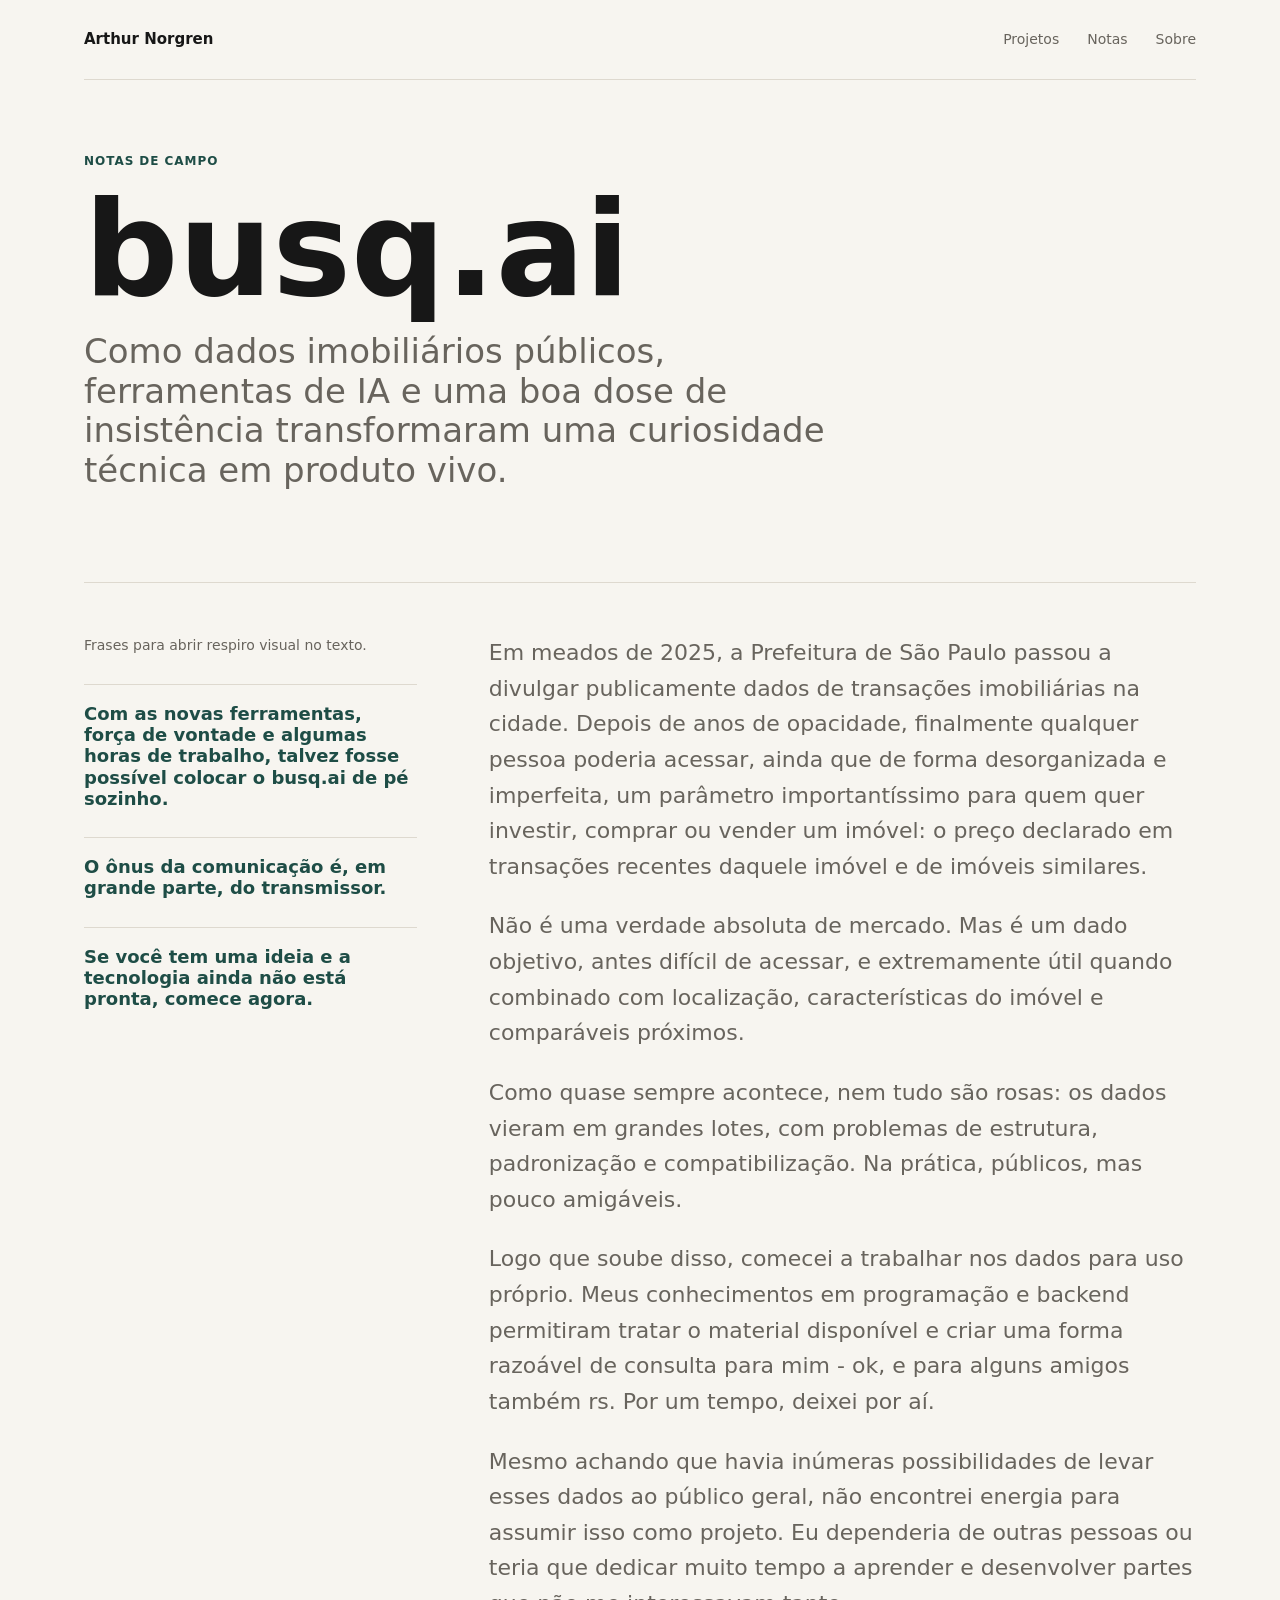
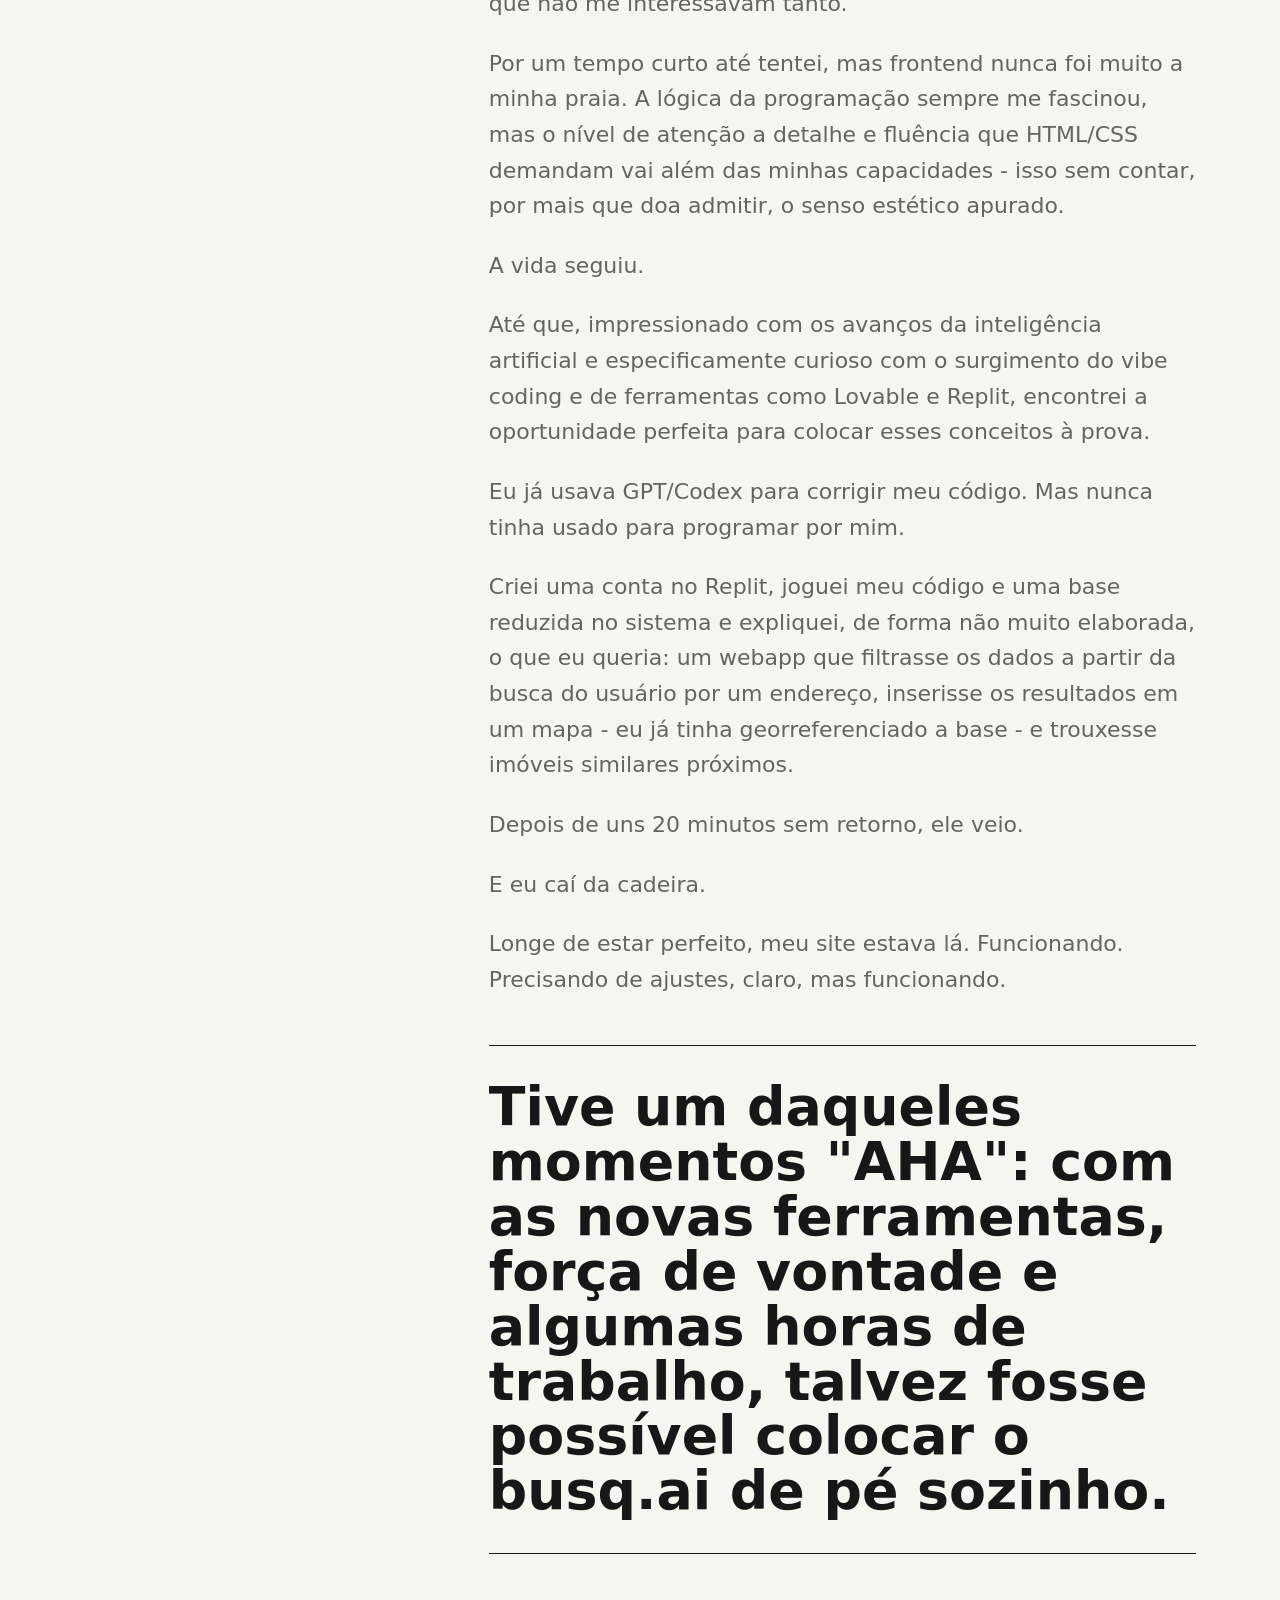
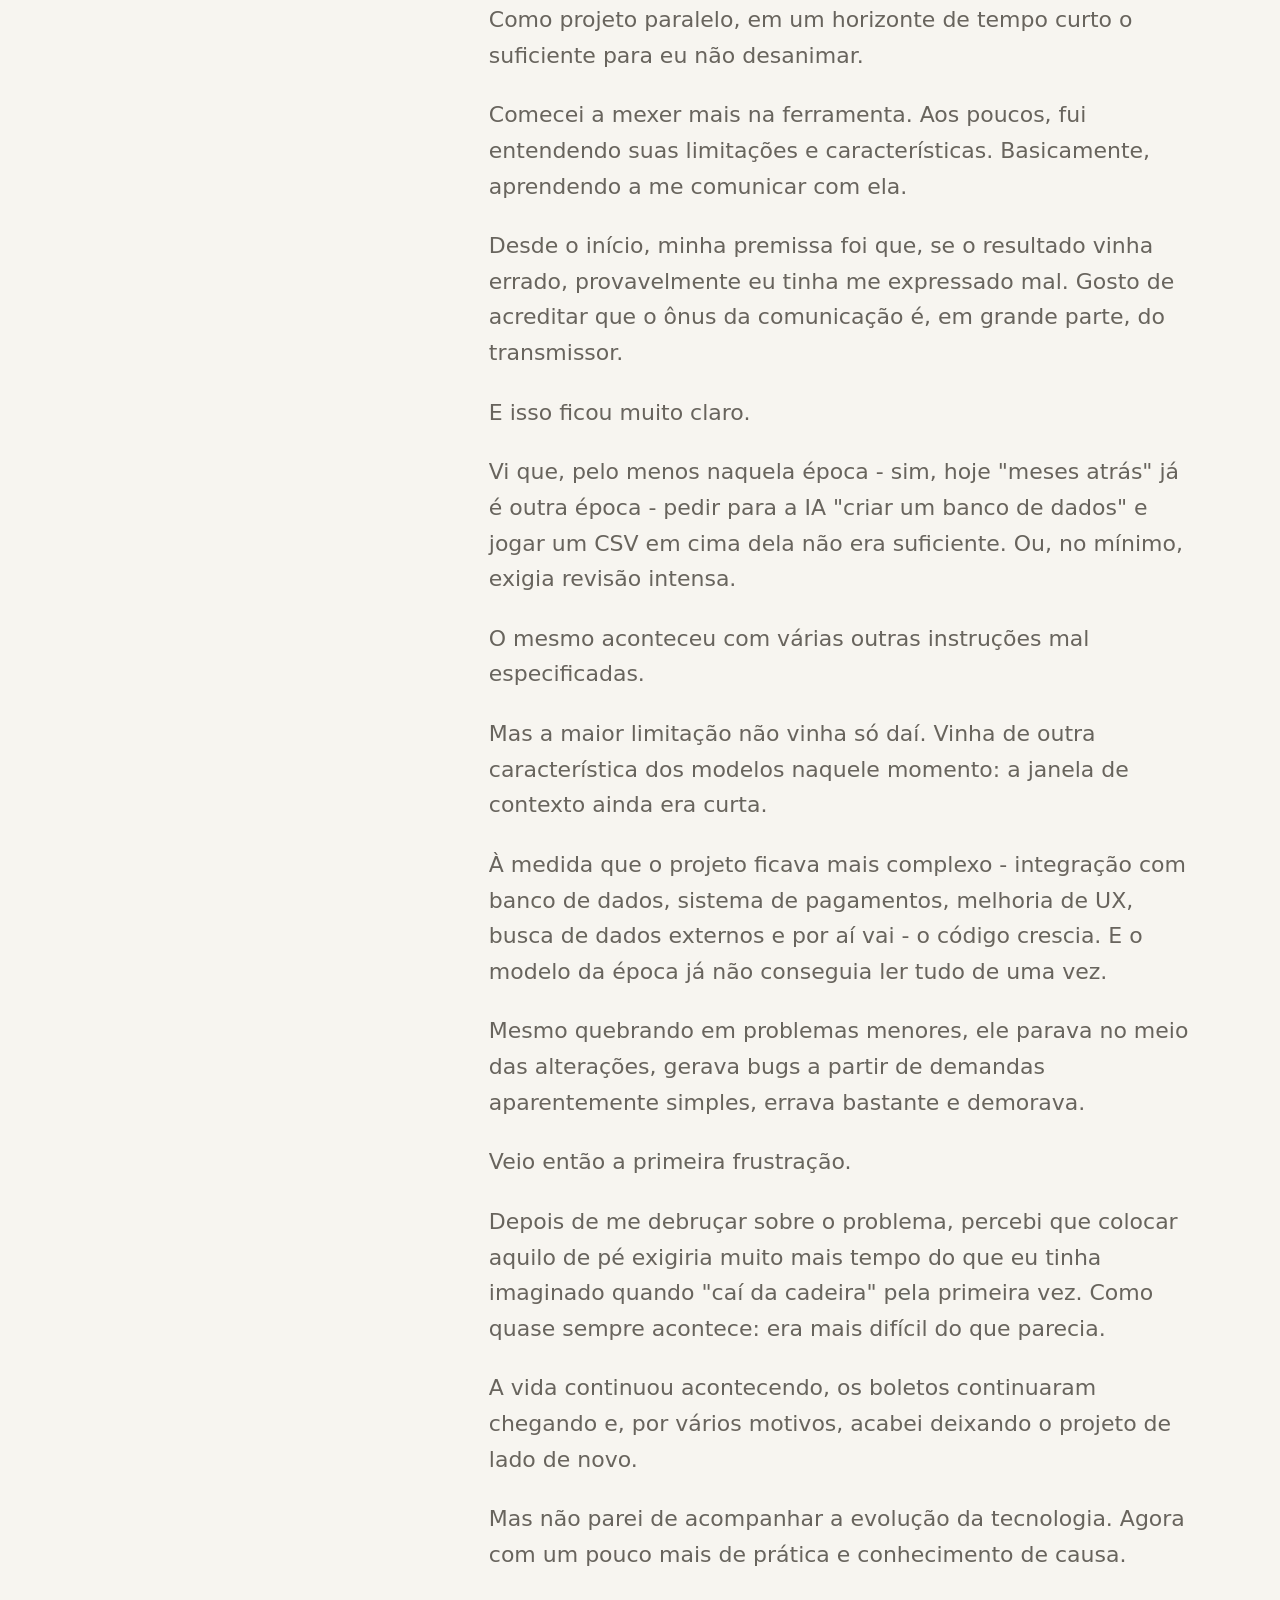
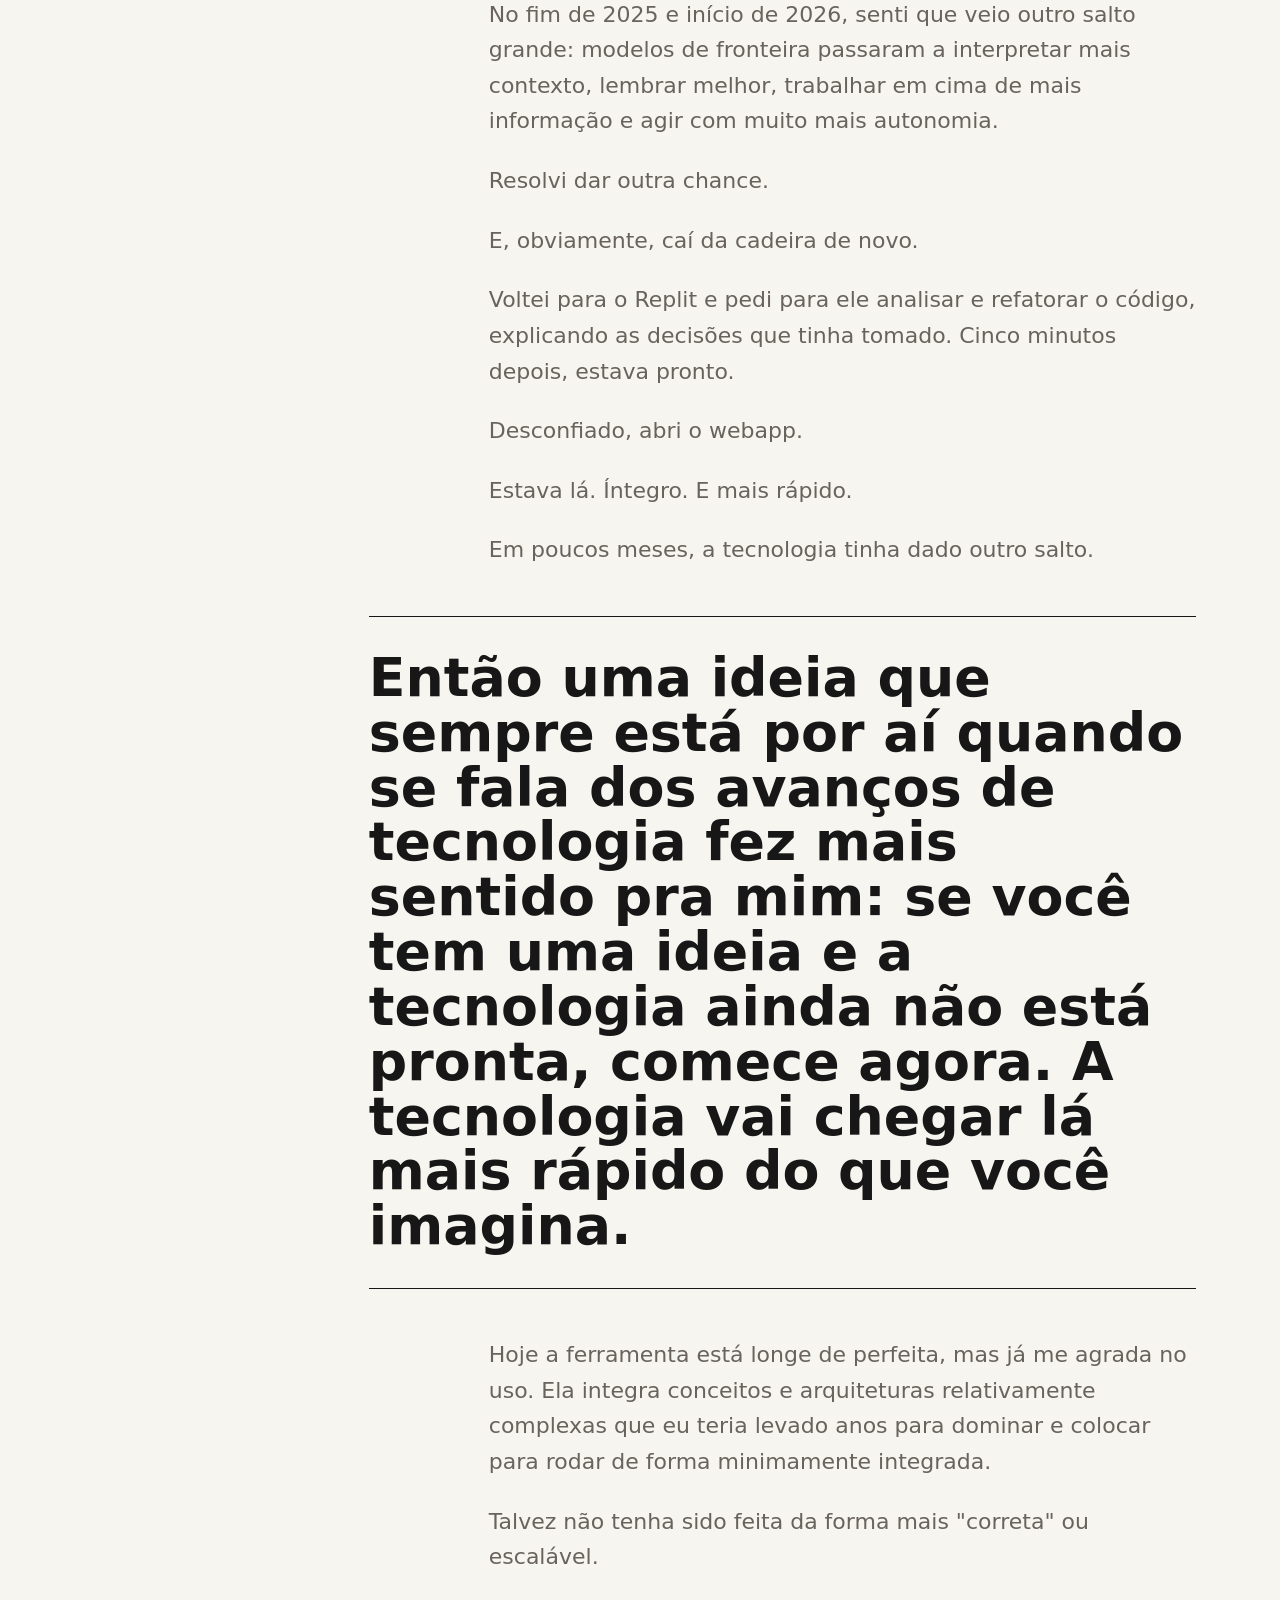
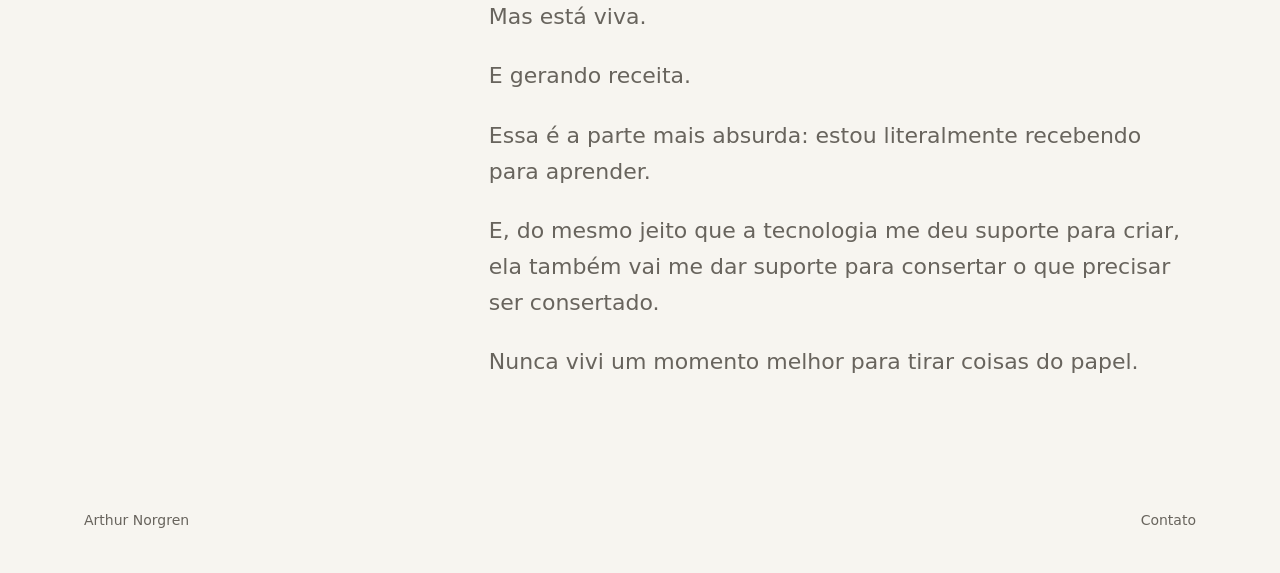
==== busq-ai.html @ 57446534 "Initial personal site mockup" ====
<!doctype html>
<html lang="pt-BR">
  <head>
    <meta charset="utf-8" />
    <meta name="viewport" content="width=device-width, initial-scale=1" />
    <title>busq.ai - Arthur Norgren</title>
    <meta
      name="description"
      content="Um relato sobre dados imobiliários, IA aplicada, vibe coding e a construção do busq.ai."
    />
    <link rel="stylesheet" href="./styles.css" />
  </head>
  <body>
    <header class="site-header" aria-label="Navegação principal">
      <a class="wordmark" href="./index.html">Arthur Norgren</a>
      <nav>
        <a href="./index.html#projetos">Projetos</a>
        <a href="./index.html#notas">Notas</a>
        <a href="./index.html#sobre">Sobre</a>
      </nav>
    </header>

    <main class="article-shell">
      <article class="blog-article">
        <header class="article-hero">
          <p class="eyebrow">Notas de campo</p>
          <h1>busq.ai</h1>
          <p class="article-deck">
            Como dados imobiliários públicos, ferramentas de IA e uma boa dose de insistência
            transformaram uma curiosidade técnica em produto vivo.
          </p>
        </header>

        <div class="article-layout">
          <aside class="article-aside" aria-label="Destaques do texto">
            <p>Frases para abrir respiro visual no texto.</p>
            <blockquote>
              Com as novas ferramentas, força de vontade e algumas horas de trabalho, talvez fosse
              possível colocar o busq.ai de pé sozinho.
            </blockquote>
            <blockquote>
              O ônus da comunicação é, em grande parte, do transmissor.
            </blockquote>
            <blockquote>
              Se você tem uma ideia e a tecnologia ainda não está pronta, comece agora.
            </blockquote>
          </aside>

          <div class="article-body">
            <p>
              Em meados de 2025, a Prefeitura de São Paulo passou a divulgar publicamente dados de
              transações imobiliárias na cidade. Depois de anos de opacidade, finalmente qualquer
              pessoa poderia acessar, ainda que de forma desorganizada e imperfeita, um parâmetro
              importantíssimo para quem quer investir, comprar ou vender um imóvel: o preço declarado
              em transações recentes daquele imóvel e de imóveis similares.
            </p>

            <p>
              Não é uma verdade absoluta de mercado. Mas é um dado objetivo, antes difícil de
              acessar, e extremamente útil quando combinado com localização, características do imóvel
              e comparáveis próximos.
            </p>

            <p>
              Como quase sempre acontece, nem tudo são rosas: os dados vieram em grandes lotes, com
              problemas de estrutura, padronização e compatibilização. Na prática, públicos, mas pouco
              amigáveis.
            </p>

            <p>
              Logo que soube disso, comecei a trabalhar nos dados para uso próprio. Meus
              conhecimentos em programação e backend permitiram tratar o material disponível e criar
              uma forma razoável de consulta para mim - ok, e para alguns amigos também rs. Por um
              tempo, deixei por aí.
            </p>

            <p>
              Mesmo achando que havia inúmeras possibilidades de levar esses dados ao público geral,
              não encontrei energia para assumir isso como projeto. Eu dependeria de outras pessoas
              ou teria que dedicar muito tempo a aprender e desenvolver partes que não me interessavam
              tanto.
            </p>

            <p>
              Por um tempo curto até tentei, mas frontend nunca foi muito a minha praia. A lógica da
              programação sempre me fascinou, mas o nível de atenção a detalhe e fluência que
              HTML/CSS demandam vai além das minhas capacidades - isso sem contar, por mais que doa
              admitir, o senso estético apurado.
            </p>

            <p>A vida seguiu.</p>

            <p>
              Até que, impressionado com os avanços da inteligência artificial e especificamente
              curioso com o surgimento do vibe coding e de ferramentas como Lovable e Replit,
              encontrei a oportunidade perfeita para colocar esses conceitos à prova.
            </p>

            <p>
              Eu já usava GPT/Codex para corrigir meu código. Mas nunca tinha usado para programar
              por mim.
            </p>

            <p>
              Criei uma conta no Replit, joguei meu código e uma base reduzida no sistema e
              expliquei, de forma não muito elaborada, o que eu queria: um webapp que filtrasse os
              dados a partir da busca do usuário por um endereço, inserisse os resultados em um mapa
              - eu já tinha georreferenciado a base - e trouxesse imóveis similares próximos.
            </p>

            <p>Depois de uns 20 minutos sem retorno, ele veio.</p>

            <p>E eu caí da cadeira.</p>

            <p>
              Longe de estar perfeito, meu site estava lá. Funcionando. Precisando de ajustes, claro,
              mas funcionando.
            </p>

            <figure class="pull-quote">
              <blockquote>
                Tive um daqueles momentos "AHA": com as novas ferramentas, força de vontade e
                algumas horas de trabalho, talvez fosse possível colocar o busq.ai de pé sozinho.
              </blockquote>
            </figure>

            <p>
              Como projeto paralelo, em um horizonte de tempo curto o suficiente para eu não
              desanimar.
            </p>

            <p>
              Comecei a mexer mais na ferramenta. Aos poucos, fui entendendo suas limitações e
              características. Basicamente, aprendendo a me comunicar com ela.
            </p>

            <p>
              Desde o início, minha premissa foi que, se o resultado vinha errado, provavelmente eu
              tinha me expressado mal. Gosto de acreditar que o ônus da comunicação é, em grande
              parte, do transmissor.
            </p>

            <p>E isso ficou muito claro.</p>

            <p>
              Vi que, pelo menos naquela época - sim, hoje "meses atrás" já é outra época - pedir
              para a IA "criar um banco de dados" e jogar um CSV em cima dela não era suficiente.
              Ou, no mínimo, exigia revisão intensa.
            </p>

            <p>O mesmo aconteceu com várias outras instruções mal especificadas.</p>

            <p>
              Mas a maior limitação não vinha só daí. Vinha de outra característica dos modelos
              naquele momento: a janela de contexto ainda era curta.
            </p>

            <p>
              À medida que o projeto ficava mais complexo - integração com banco de dados, sistema de
              pagamentos, melhoria de UX, busca de dados externos e por aí vai - o código crescia. E
              o modelo da época já não conseguia ler tudo de uma vez.
            </p>

            <p>
              Mesmo quebrando em problemas menores, ele parava no meio das alterações, gerava bugs a
              partir de demandas aparentemente simples, errava bastante e demorava.
            </p>

            <p>Veio então a primeira frustração.</p>

            <p>
              Depois de me debruçar sobre o problema, percebi que colocar aquilo de pé exigiria muito
              mais tempo do que eu tinha imaginado quando "caí da cadeira" pela primeira vez. Como
              quase sempre acontece: era mais difícil do que parecia.
            </p>

            <p>
              A vida continuou acontecendo, os boletos continuaram chegando e, por vários motivos,
              acabei deixando o projeto de lado de novo.
            </p>

            <p>
              Mas não parei de acompanhar a evolução da tecnologia. Agora com um pouco mais de
              prática e conhecimento de causa.
            </p>

            <p>
              No fim de 2025 e início de 2026, senti que veio outro salto grande: modelos de
              fronteira passaram a interpretar mais contexto, lembrar melhor, trabalhar em cima de
              mais informação e agir com muito mais autonomia.
            </p>

            <p>Resolvi dar outra chance.</p>

            <p>E, obviamente, caí da cadeira de novo.</p>

            <p>
              Voltei para o Replit e pedi para ele analisar e refatorar o código, explicando as
              decisões que tinha tomado. Cinco minutos depois, estava pronto.
            </p>

            <p>Desconfiado, abri o webapp.</p>

            <p>Estava lá. Íntegro. E mais rápido.</p>

            <p>Em poucos meses, a tecnologia tinha dado outro salto.</p>

            <figure class="pull-quote pull-quote-wide">
              <blockquote>
                Então uma ideia que sempre está por aí quando se fala dos avanços de tecnologia fez
                mais sentido pra mim: se você tem uma ideia e a tecnologia ainda não está pronta,
                comece agora. A tecnologia vai chegar lá mais rápido do que você imagina.
              </blockquote>
            </figure>

            <p>
              Hoje a ferramenta está longe de perfeita, mas já me agrada no uso. Ela integra
              conceitos e arquiteturas relativamente complexas que eu teria levado anos para dominar
              e colocar para rodar de forma minimamente integrada.
            </p>

            <p>Talvez não tenha sido feita da forma mais "correta" ou escalável.</p>

            <p>Mas está viva.</p>

            <p>E gerando receita.</p>

            <p>Essa é a parte mais absurda: estou literalmente recebendo para aprender.</p>

            <p>
              E, do mesmo jeito que a tecnologia me deu suporte para criar, ela também vai me dar
              suporte para consertar o que precisar ser consertado.
            </p>

            <p>Nunca vivi um momento melhor para tirar coisas do papel.</p>
          </div>
        </div>
      </article>
    </main>

    <footer>
      <span>Arthur Norgren</span>
      <a href="mailto:arthur@example.com">Contato</a>
    </footer>
  </body>
</html>
---- styles.css ----
:root {
  --bg: #f7f5f0;
  --ink: #171717;
  --muted: #68645d;
  --line: #ded9cf;
  --panel: #ebe7dd;
  --accent: #1e4d46;
  --accent-ink: #f5f2ea;
  --max: 1160px;
}

* {
  box-sizing: border-box;
}

html {
  scroll-behavior: smooth;
}

body {
  margin: 0;
  background: var(--bg);
  color: var(--ink);
  font-family:
    Inter, ui-sans-serif, system-ui, -apple-system, BlinkMacSystemFont, "Segoe UI", sans-serif;
  line-height: 1.5;
}

a {
  color: inherit;
  text-decoration: none;
}

.site-header {
  display: flex;
  align-items: center;
  justify-content: space-between;
  max-width: var(--max);
  margin: 0 auto;
  padding: 28px 24px;
}

.wordmark {
  font-size: 15px;
  font-weight: 650;
  letter-spacing: 0;
}

nav {
  display: flex;
  gap: 28px;
  color: var(--muted);
  font-size: 14px;
}

nav a:hover {
  color: var(--ink);
}

main {
  max-width: var(--max);
  margin: 0 auto;
  padding: 0 24px 56px;
}

.hero {
  display: grid;
  grid-template-columns: minmax(0, 1.02fr) minmax(320px, 0.78fr);
  align-items: start;
  min-height: calc(100svh - 92px);
  gap: 64px;
  padding: 44px 0 76px;
  border-bottom: 1px solid var(--line);
}

.hero-copy {
  max-width: 720px;
}

.eyebrow {
  margin: 0 0 18px;
  color: var(--accent);
  font-size: 12px;
  font-weight: 700;
  letter-spacing: 0.08em;
  text-transform: uppercase;
}

h1,
h2,
h3,
p {
  margin-top: 0;
}

h1 {
  margin-bottom: 28px;
  font-size: clamp(48px, 7.8vw, 96px);
  line-height: 0.93;
  letter-spacing: 0;
  max-width: 860px;
}

.intro {
  max-width: 650px;
  color: var(--muted);
  font-size: 20px;
}

.hero-actions {
  display: flex;
  flex-wrap: wrap;
  gap: 12px;
  margin-top: 34px;
}

.button {
  display: inline-flex;
  align-items: center;
  justify-content: center;
  min-height: 44px;
  border: 1px solid var(--ink);
  border-radius: 4px;
  padding: 0 18px;
  font-size: 14px;
  font-weight: 650;
}

.button.primary {
  background: var(--ink);
  color: var(--bg);
}

.button.secondary {
  color: var(--ink);
}

.portrait {
  margin: 0;
  aspect-ratio: 3 / 4;
  min-height: 500px;
  overflow: hidden;
  background: #111;
}

.portrait img {
  width: 100%;
  height: 100%;
  display: block;
  object-fit: cover;
  object-position: 50% 50%;
  filter: contrast(1.04) saturate(0.78);
}

.section {
  padding: 92px 0;
  border-bottom: 1px solid var(--line);
}

.section-heading {
  display: grid;
  grid-template-columns: minmax(180px, 0.3fr) minmax(0, 0.7fr);
  gap: 48px;
  margin-bottom: 46px;
}

.section-heading h2,
.about h2 {
  margin-bottom: 0;
  font-size: clamp(32px, 4vw, 56px);
  line-height: 1;
  letter-spacing: 0;
}

.project-list {
  display: grid;
  gap: 1px;
  background: var(--line);
  border: 1px solid var(--line);
}

.project {
  display: grid;
  grid-template-columns: minmax(220px, 0.42fr) minmax(0, 0.46fr) auto;
  gap: 32px;
  align-items: center;
  background: var(--bg);
  padding: 28px;
}

.project-kicker {
  margin-bottom: 10px;
  color: var(--muted);
  font-size: 13px;
}

.project h3,
.essay h3 {
  margin-bottom: 0;
  font-size: 24px;
  line-height: 1.12;
  letter-spacing: 0;
}

.project p:not(.project-kicker) {
  margin-bottom: 0;
  color: var(--muted);
}

.project a {
  justify-self: end;
  color: var(--accent);
  font-size: 14px;
  font-weight: 700;
}

.split {
  display: grid;
  grid-template-columns: minmax(260px, 0.38fr) minmax(0, 0.62fr);
  gap: 64px;
}

.split .section-heading {
  display: block;
  margin-bottom: 0;
}

.split .section-heading p:last-child {
  margin-top: 22px;
  color: var(--muted);
  font-size: 18px;
}

.sticky {
  position: sticky;
  top: 32px;
  align-self: start;
}

.essay-list {
  display: grid;
  gap: 18px;
}

.essay {
  display: grid;
  grid-template-columns: 42px minmax(0, 1fr);
  gap: 22px;
  padding: 26px 0;
  border-top: 1px solid var(--line);
}

.essay:last-child {
  border-bottom: 1px solid var(--line);
}

.essay p {
  color: var(--muted);
  font-size: 14px;
}

.essay span {
  grid-column: 2;
  color: var(--muted);
}

.essay h3 a {
  text-decoration: none;
}

.about {
  display: grid;
  grid-template-columns: minmax(180px, 0.28fr) minmax(0, 0.72fr);
  gap: 52px;
  padding: 96px 0 42px;
}

.about .eyebrow {
  grid-column: 1;
}

.about h2,
.about-text {
  grid-column: 2;
}

.about-text {
  max-width: 780px;
  margin-top: 30px;
}

.about-text p {
  color: var(--muted);
  font-size: 20px;
}

.about-text p + p {
  margin-top: 24px;
}

.about-figure {
  width: min(100%, 520px);
  margin: 34px 0 38px;
}

.about-figure img {
  display: block;
  width: 100%;
  aspect-ratio: 3 / 4;
  border: 1px solid var(--line);
  object-fit: cover;
}

.about-figure figcaption {
  max-width: 420px;
  margin-top: 10px;
  color: var(--muted);
  font-size: 14px;
  line-height: 1.4;
}

.about-text .about-lede {
  color: var(--ink);
  font-size: clamp(28px, 3.2vw, 42px);
  line-height: 1.08;
}

cite {
  font-style: normal;
}

.article-shell {
  padding-bottom: 80px;
}

.blog-article {
  border-top: 1px solid var(--line);
}

.article-hero {
  max-width: 900px;
  padding: 72px 0 58px;
}

.article-hero h1 {
  margin-bottom: 22px;
  font-size: clamp(64px, 11vw, 132px);
}

.article-deck {
  max-width: 760px;
  color: var(--muted);
  font-size: clamp(22px, 3vw, 34px);
  line-height: 1.16;
}

.article-layout {
  display: grid;
  grid-template-columns: minmax(220px, 0.32fr) minmax(0, 0.68fr);
  gap: 72px;
  align-items: start;
  border-top: 1px solid var(--line);
  padding-top: 52px;
}

.article-aside {
  position: sticky;
  top: 32px;
  display: grid;
  gap: 28px;
  color: var(--muted);
}

.article-aside p {
  margin-bottom: 0;
  font-size: 14px;
}

.article-aside blockquote,
.pull-quote blockquote {
  margin: 0;
}

.article-aside blockquote {
  border-top: 1px solid var(--line);
  padding-top: 18px;
  color: var(--accent);
  font-size: 18px;
  font-weight: 650;
  line-height: 1.18;
}

.article-body {
  max-width: 760px;
}

.article-body p {
  color: var(--muted);
  font-size: clamp(19px, 2vw, 22px);
  line-height: 1.62;
}

.article-body p + p {
  margin-top: 24px;
}

.pull-quote {
  margin: 48px 0;
  padding: 34px 0;
  border-top: 1px solid var(--ink);
  border-bottom: 1px solid var(--ink);
}

.pull-quote blockquote {
  color: var(--ink);
  font-size: clamp(30px, 4.2vw, 56px);
  font-weight: 720;
  line-height: 1.02;
}

.pull-quote-wide {
  margin-left: -120px;
}

footer {
  display: flex;
  justify-content: space-between;
  max-width: var(--max);
  margin: 0 auto;
  padding: 28px 24px 42px;
  color: var(--muted);
  font-size: 14px;
}

@media (max-width: 860px) {
  .site-header,
  footer {
    align-items: flex-start;
    gap: 18px;
  }

  nav {
    gap: 16px;
  }

  .hero,
  .about,
  .section-heading,
  .split,
  .article-layout,
  .project {
    grid-template-columns: 1fr;
  }

  .about .eyebrow,
  .about h2,
  .about-text {
    grid-column: auto;
  }

  .hero {
    min-height: auto;
    gap: 38px;
    padding-top: 24px;
    padding-bottom: 56px;
  }

  h1 {
    font-size: clamp(44px, 13vw, 66px);
  }

  .intro {
    font-size: 18px;
  }

  .portrait {
    min-height: 0;
    max-height: 620px;
  }

  .section {
    padding: 68px 0;
  }

  .about {
    gap: 18px;
    padding-top: 76px;
  }

  .about-text {
    margin-top: 10px;
  }

  .section-heading {
    gap: 18px;
    margin-bottom: 34px;
  }

  .project {
    gap: 14px;
    padding: 24px 20px;
  }

  .project a {
    justify-self: start;
  }

  .sticky {
    position: static;
  }

  .article-hero {
    padding-top: 52px;
    padding-bottom: 42px;
  }

  .article-layout {
    gap: 44px;
    padding-top: 40px;
  }

  .article-aside {
    position: static;
    grid-template-columns: 1fr;
  }

  .pull-quote-wide {
    margin-left: 0;
  }
}

@media (max-width: 560px) {
  .site-header {
    padding-top: 20px;
  }

  nav {
    font-size: 13px;
  }

  main {
    padding-inline: 18px;
  }

  .hero-actions {
    width: 100%;
  }

  .button {
    flex: 1 1 150px;
  }

  .portrait {
    aspect-ratio: 4 / 5;
  }

  .essay {
    grid-template-columns: 1fr;
    gap: 8px;
  }

  .essay span {
    grid-column: auto;
  }

  footer {
    padding-inline: 18px;
  }
}
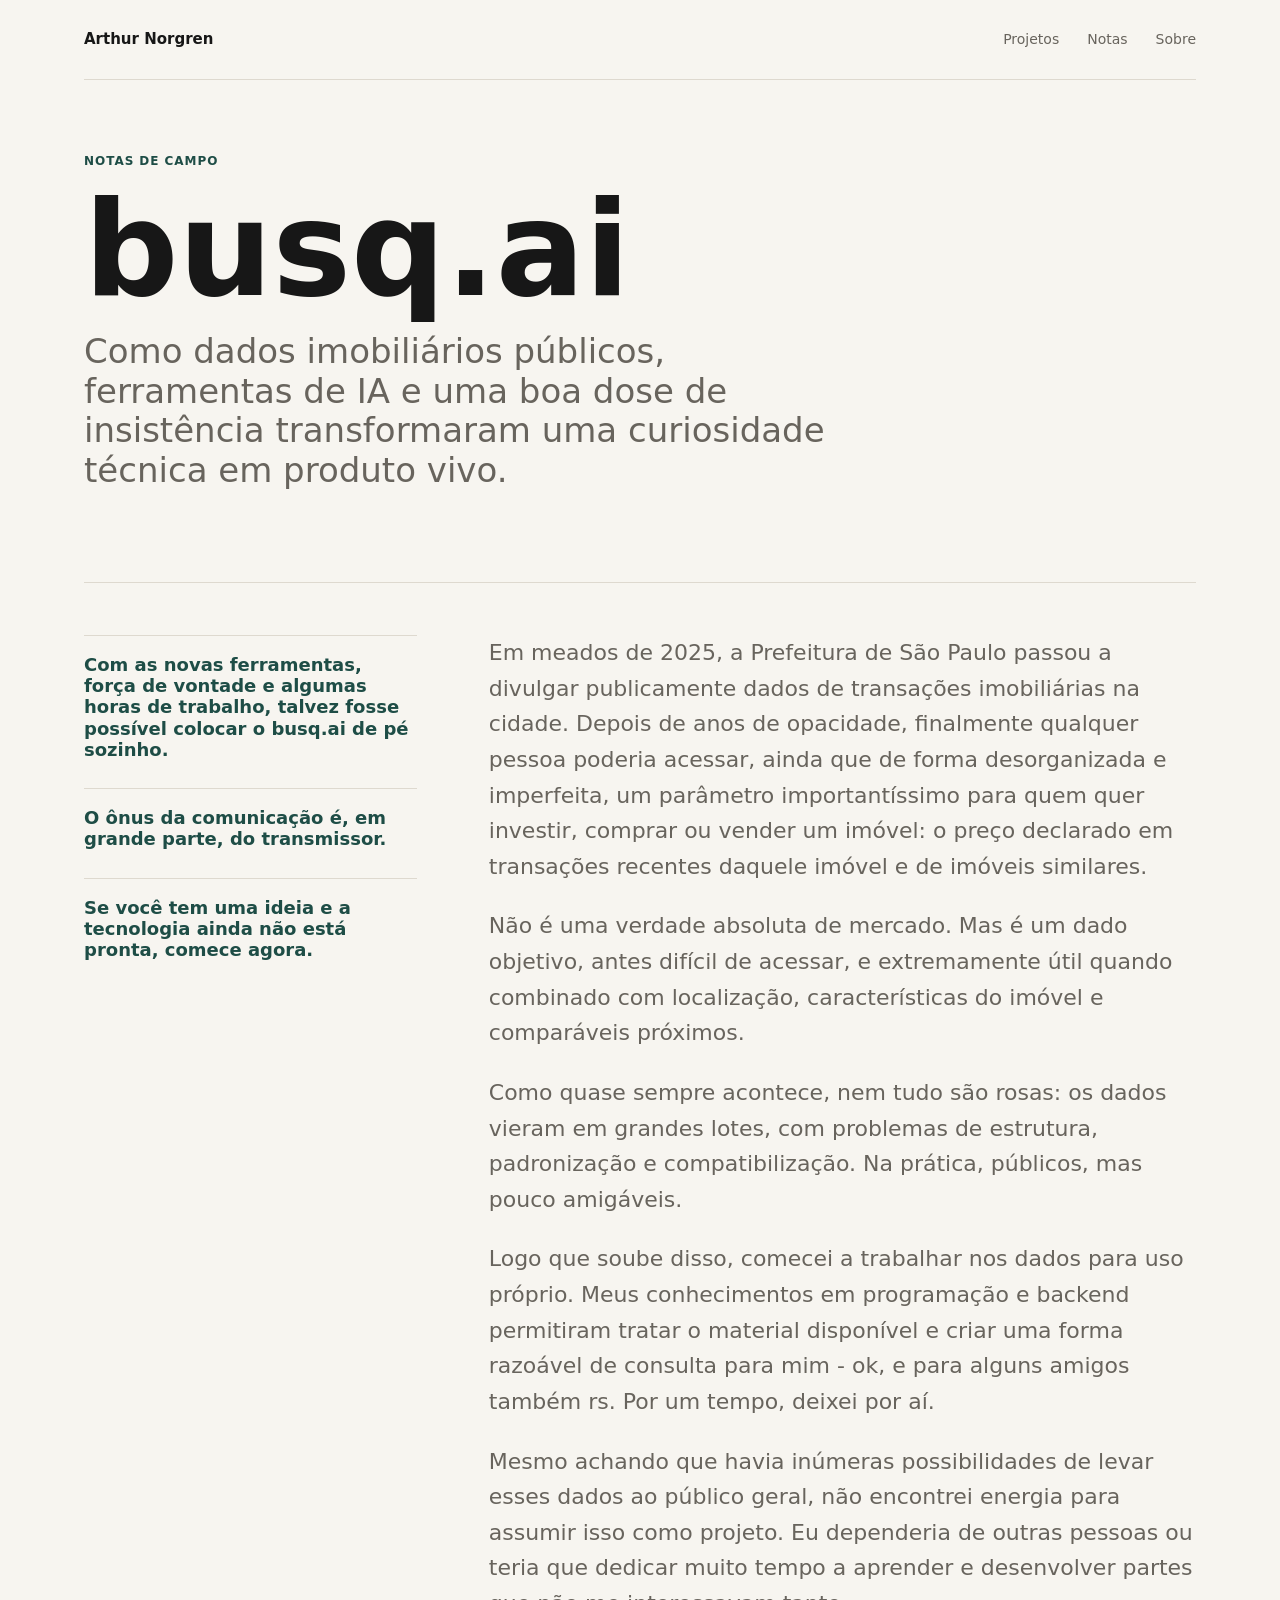
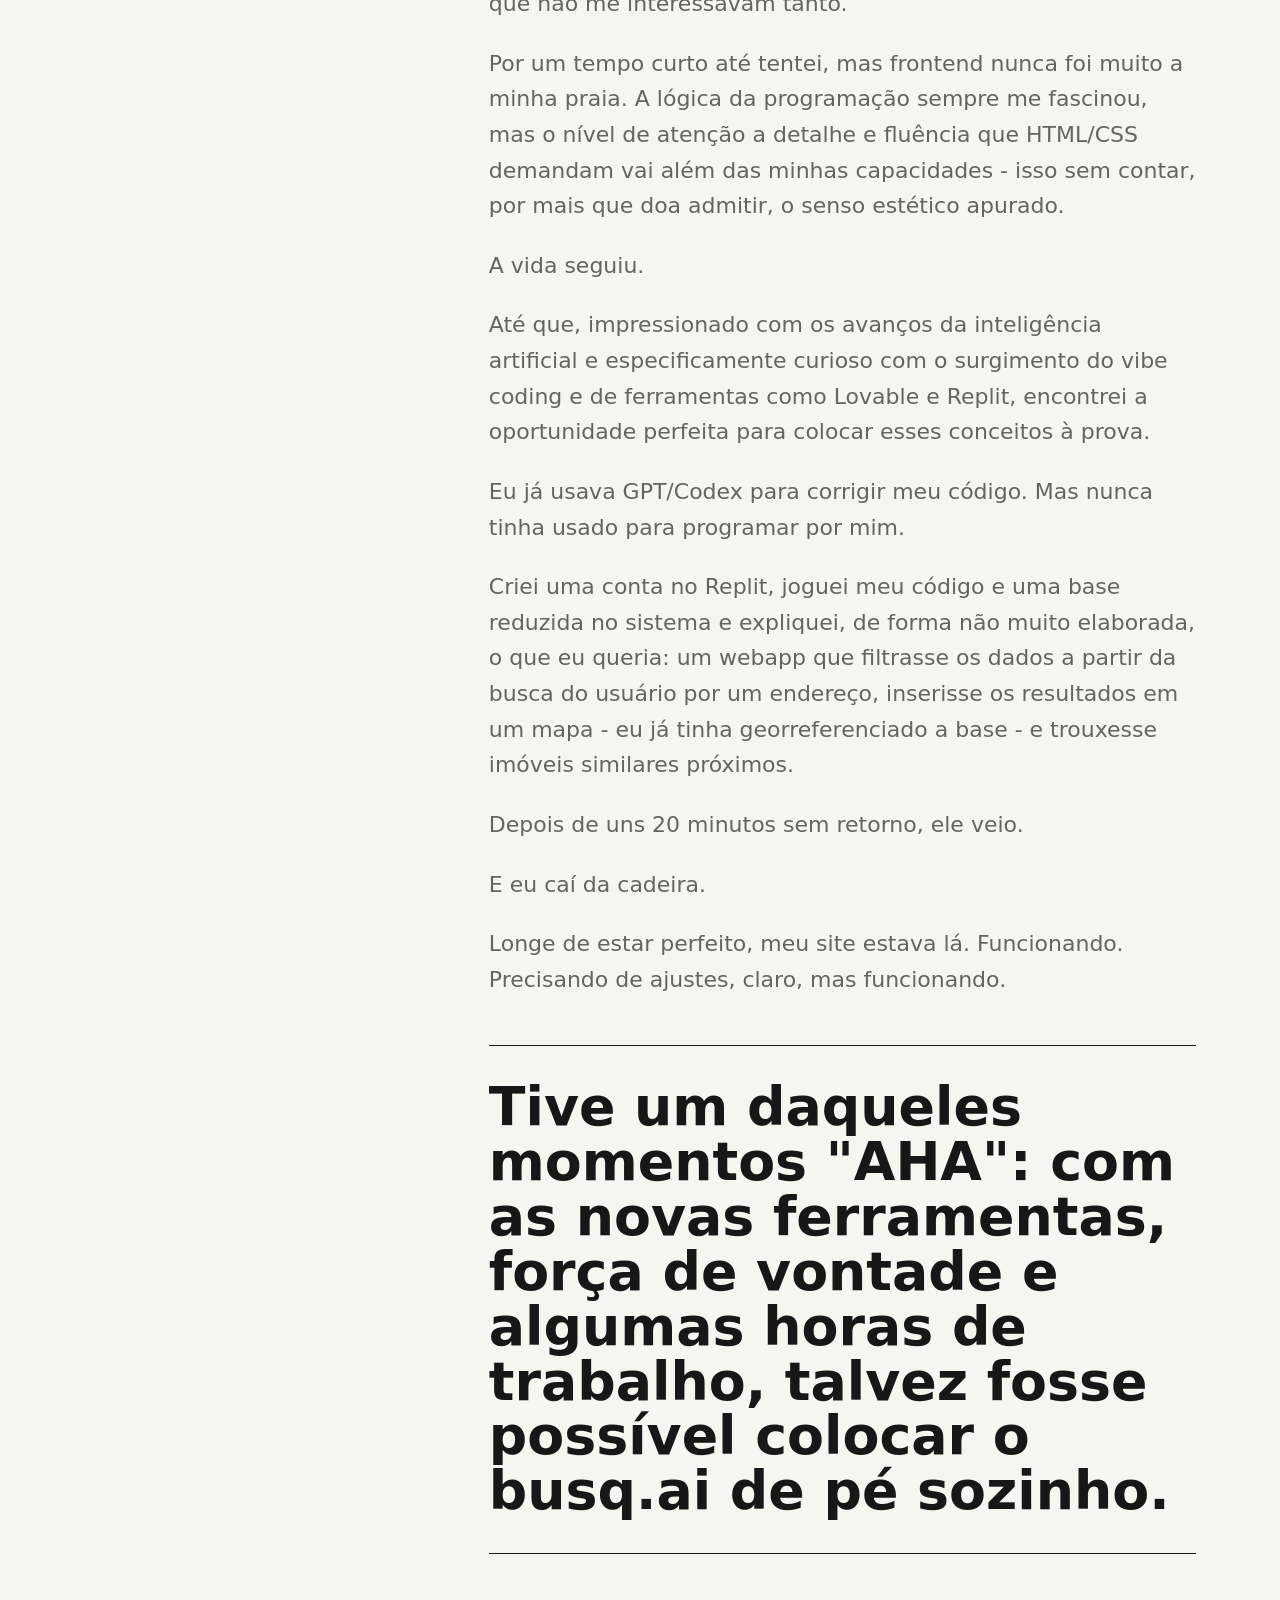
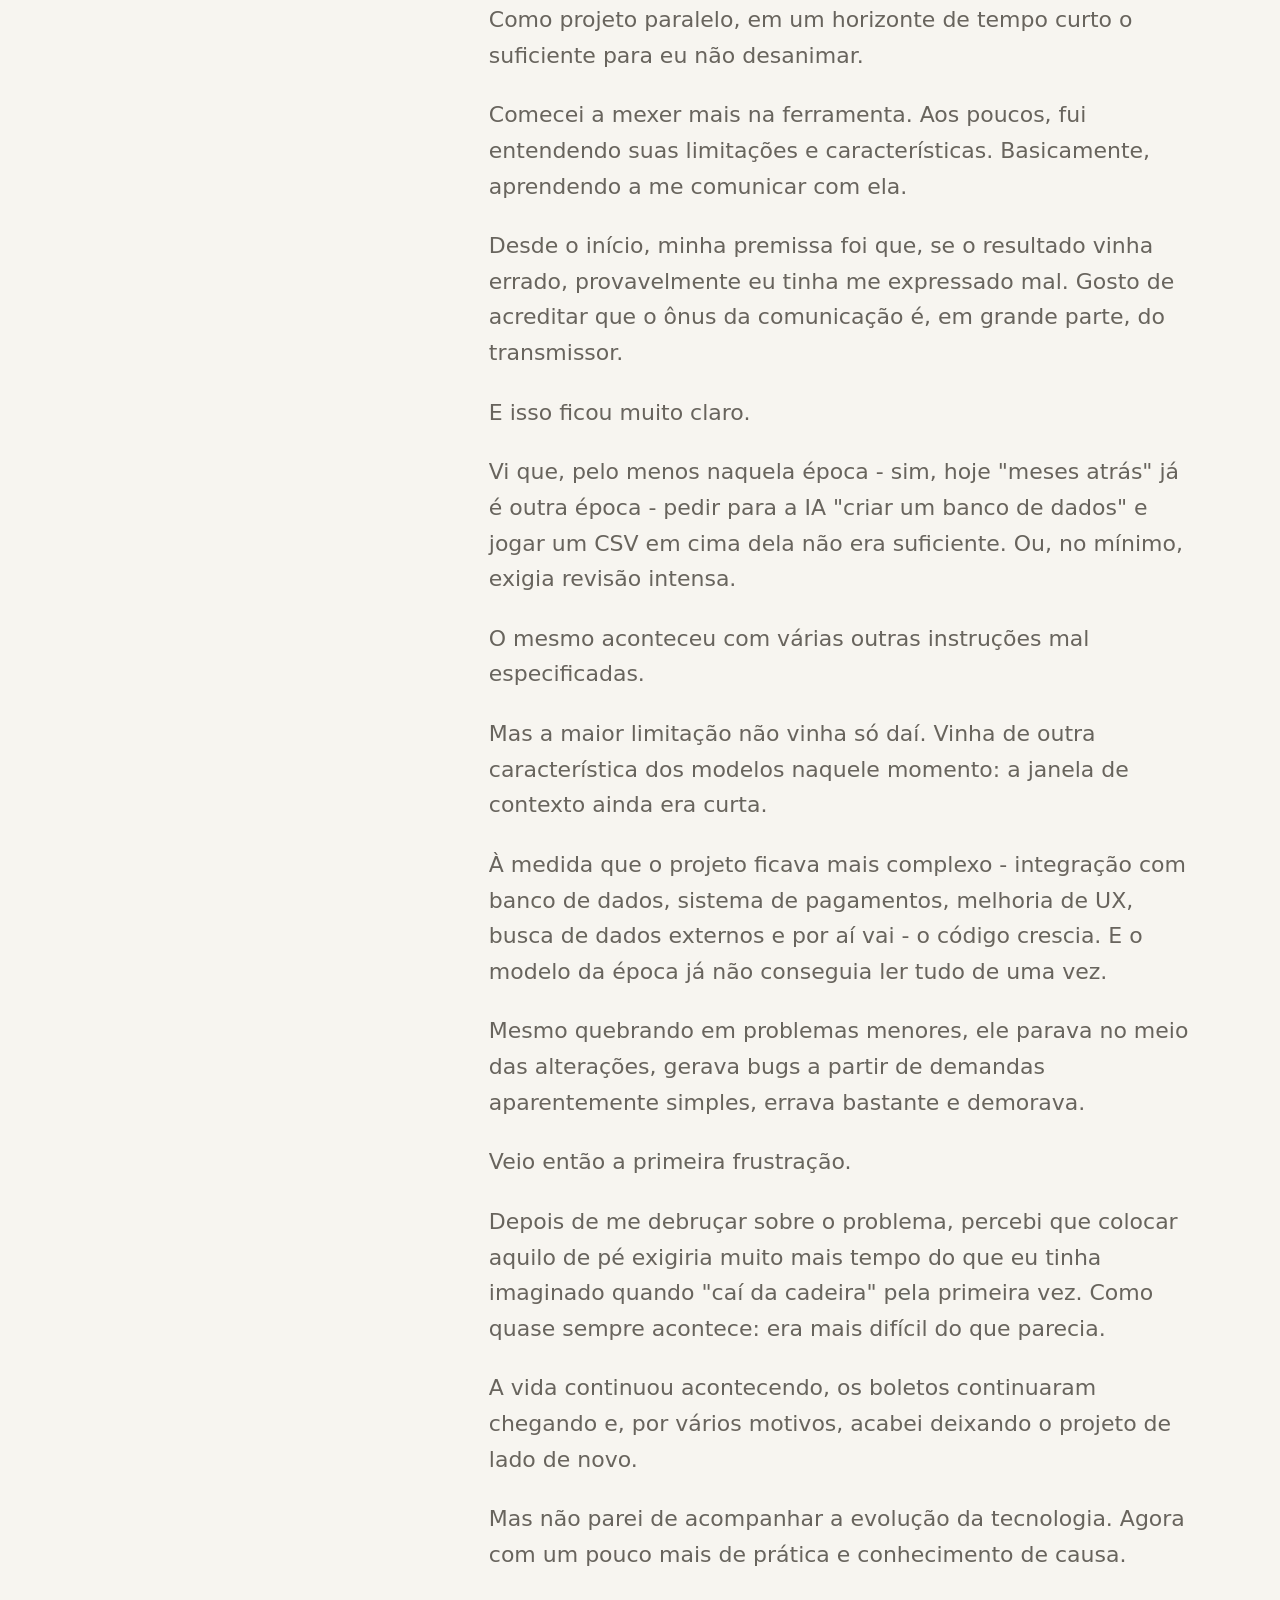
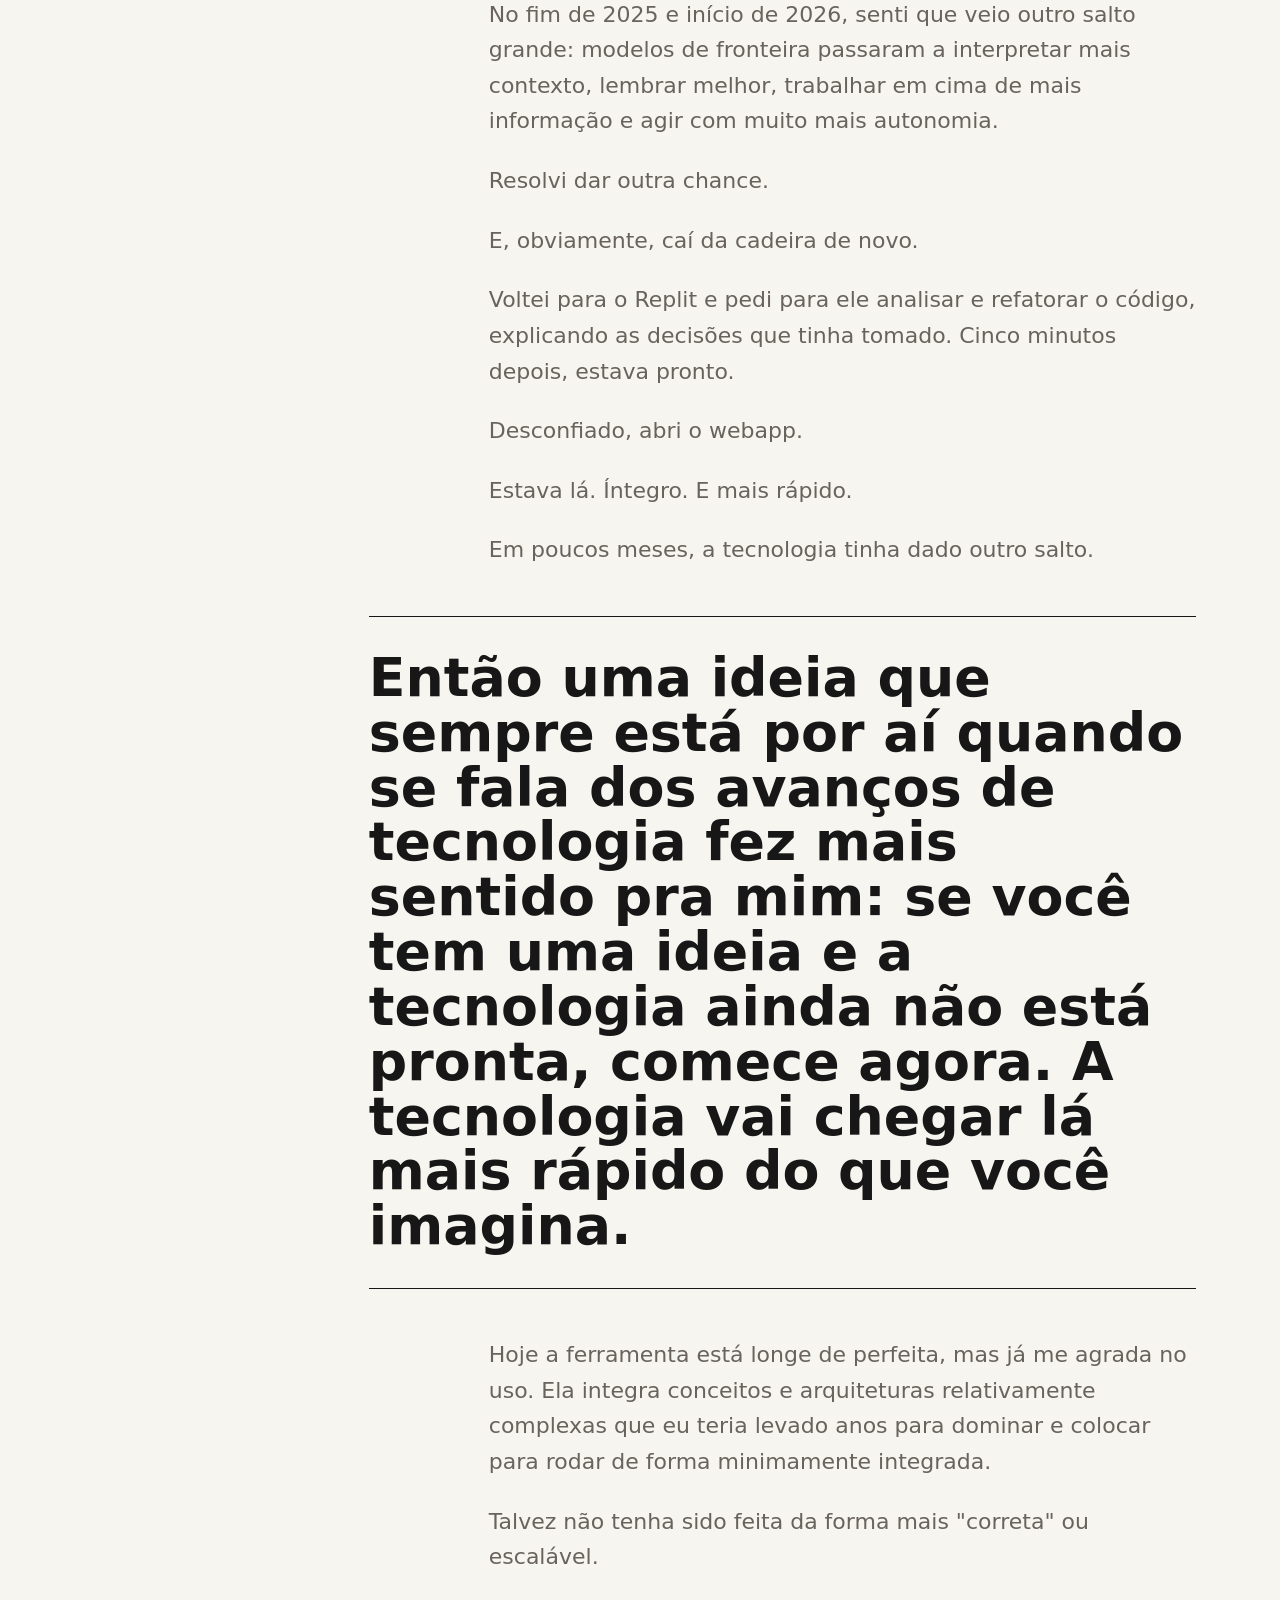
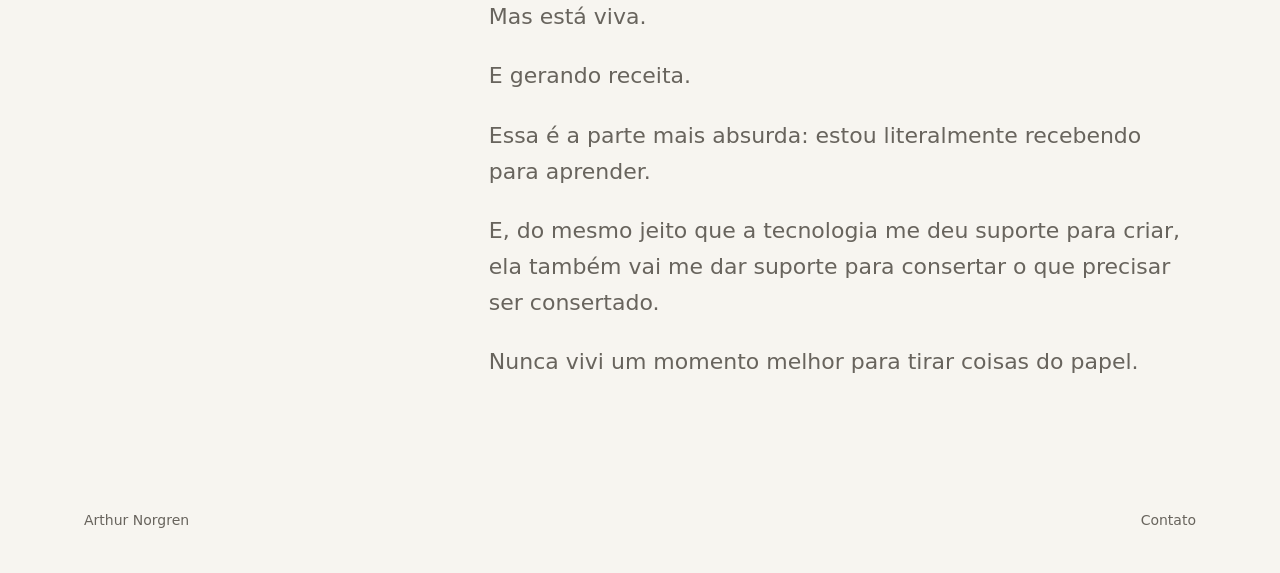
==== commit 56acf60a: "Refine personal site copy" ====
--- a/busq-ai.html
+++ b/busq-ai.html
@@ -33,7 +33,6 @@
 
         <div class="article-layout">
           <aside class="article-aside" aria-label="Destaques do texto">
-            <p>Frases para abrir respiro visual no texto.</p>
             <blockquote>
               Com as novas ferramentas, força de vontade e algumas horas de trabalho, talvez fosse
               possível colocar o busq.ai de pé sozinho.
--- a/styles.css
+++ b/styles.css
@@ -298,6 +298,15 @@
   margin-top: 24px;
 }
 
+.about-highlight {
+  display: block;
+  margin: 22px 0;
+  color: var(--ink);
+  font-size: clamp(24px, 2.4vw, 34px);
+  font-weight: 520;
+  line-height: 1.16;
+}
+
 .about-figure {
   width: min(100%, 520px);
   margin: 34px 0 38px;
@@ -369,11 +378,6 @@
   display: grid;
   gap: 28px;
   color: var(--muted);
-}
-
-.article-aside p {
-  margin-bottom: 0;
-  font-size: 14px;
 }
 
 .article-aside blockquote,
